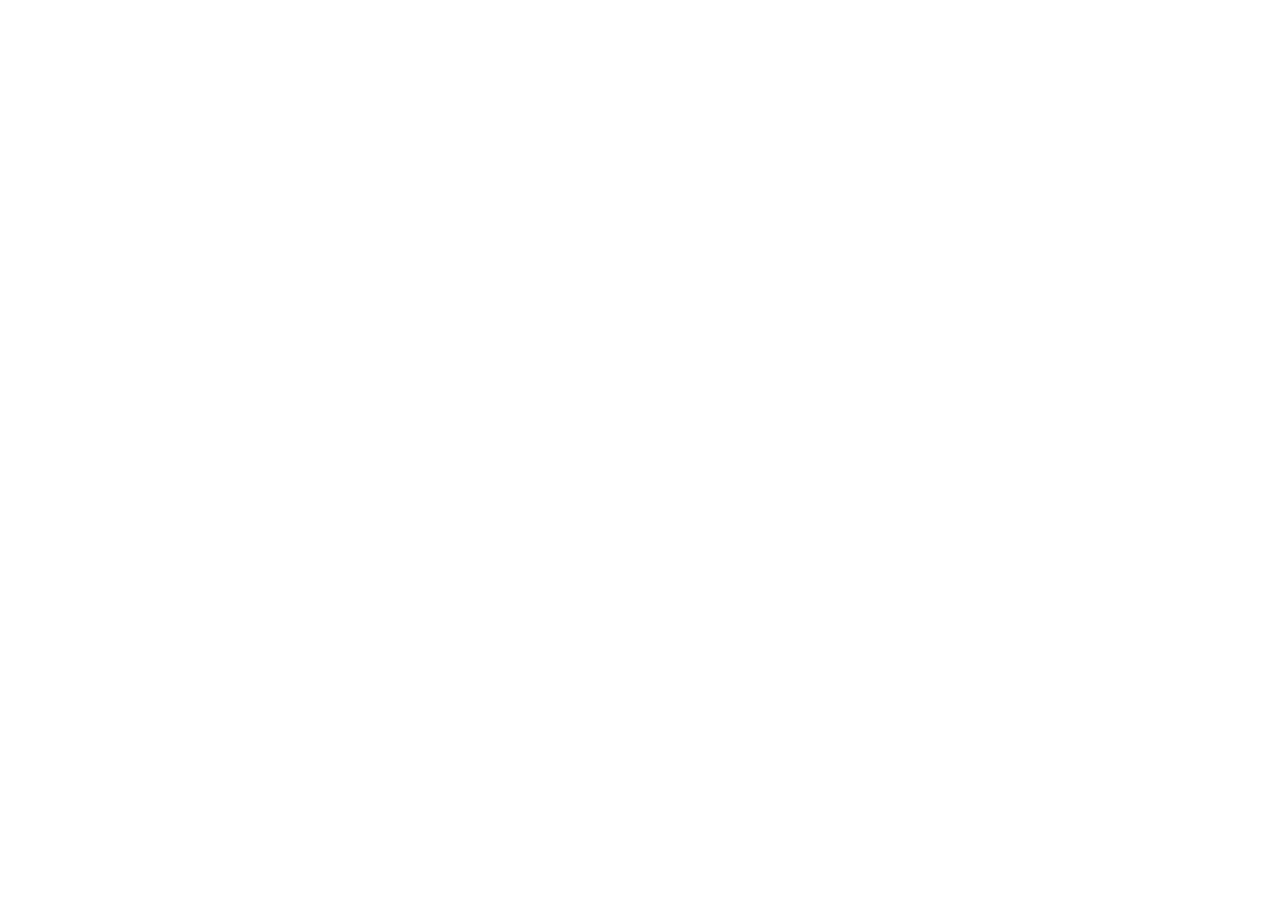
==== index.html @ f36eb84f "Add index.html" ====
<!doctype html>
<html lang="zh-CN">
  <head>
    <meta charset="UTF-8" />
    <meta name="viewport" content="width=device-width, initial-scale=1.0" />
    <meta
      name="description"
      content="Yunxiang Ceng — Architecture, Urban Design, Spatial Visualization and Diagrammatic Research."
    />
    <meta name="theme-color" content="#ffffff" />
    <link rel="preconnect" href="https://wsrv.nl" crossorigin />
    <link rel="preconnect" href="https://yunxiangceng1-boop.github.io" crossorigin />
    <title>Yunxiang Ceng — Architecture Portfolio</title>
    <script>
      const redirectedUrl = sessionStorage.getItem("portfolioRedirect");
      if (redirectedUrl) {
        sessionStorage.removeItem("portfolioRedirect");
        const target = new URL(redirectedUrl);
        history.replaceState(null, "", target.pathname + target.search + target.hash);
      }
    </script>
    <script type="module" crossorigin src="./assets/index-optimized.js"></script>
    <link rel="stylesheet" crossorigin href="./assets/index.css" />
  </head>
  <body>
    <div id="root"></div>
  </body>
</html>
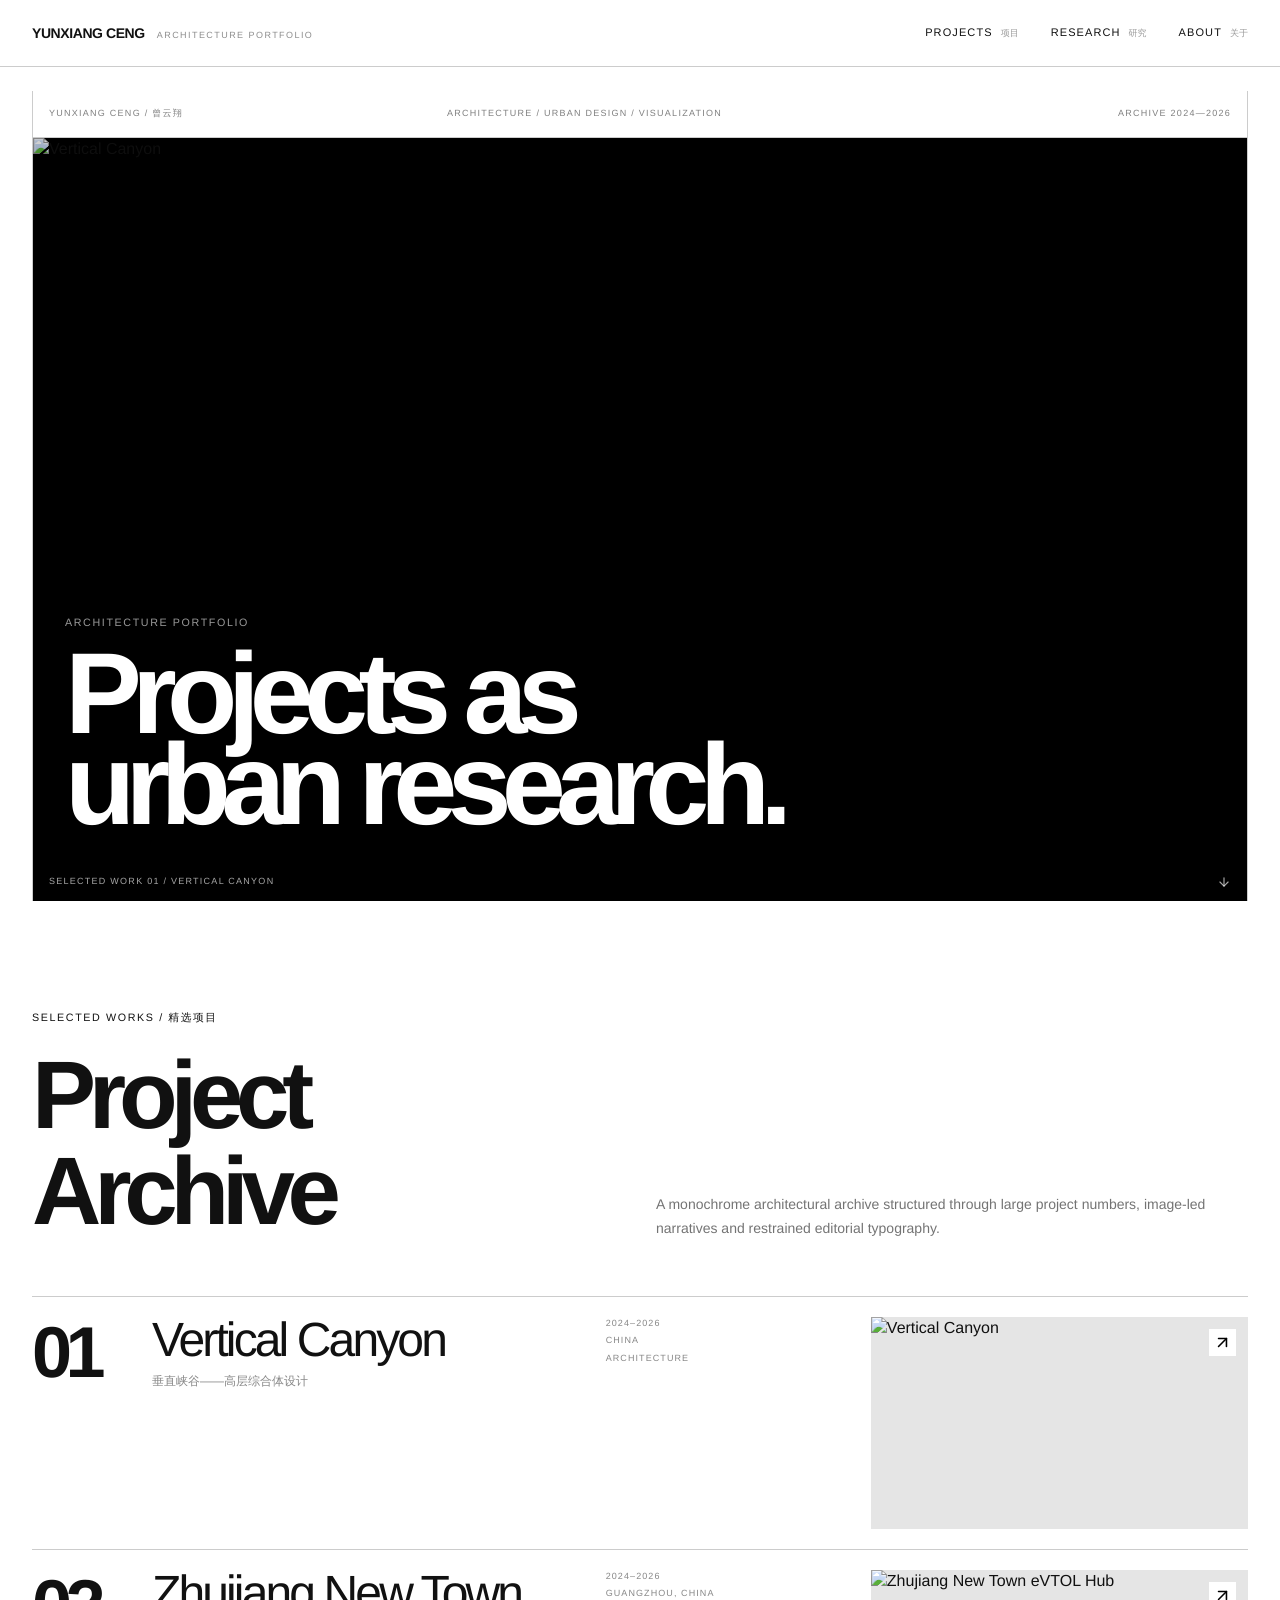
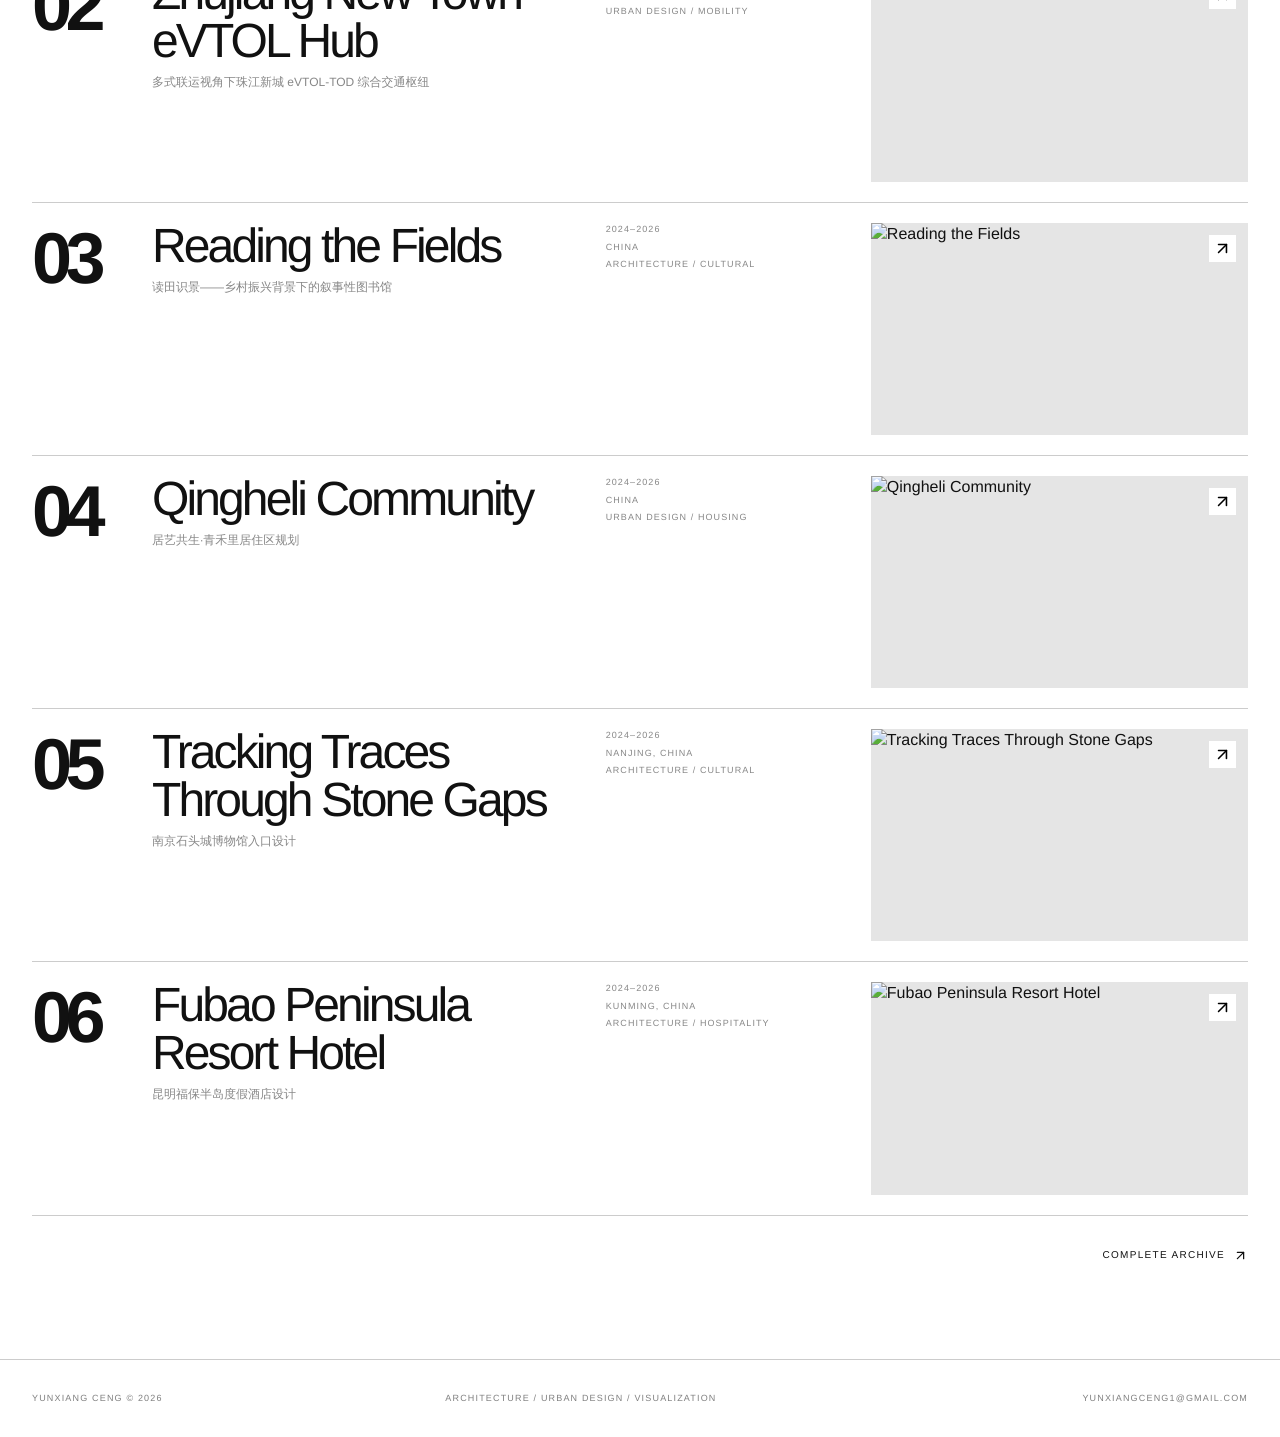
==== commit 265b9e72: "Rename Yunxiang Ceng to Yunxiang" ====
--- a/index.html
+++ b/index.html
@@ -5,12 +5,12 @@
     <meta name="viewport" content="width=device-width, initial-scale=1.0" />
     <meta
       name="description"
-      content="Yunxiang Ceng — Architecture, Urban Design, Spatial Visualization and Diagrammatic Research."
+      content="Yunxiang — Architecture, Urban Design, Spatial Visualization and Diagrammatic Research."
     />
     <meta name="theme-color" content="#ffffff" />
     <link rel="preconnect" href="https://wsrv.nl" crossorigin />
     <link rel="preconnect" href="https://yunxiangceng1-boop.github.io" crossorigin />
-    <title>Yunxiang Ceng — Architecture Portfolio</title>
+    <title>Yunxiang — Architecture Portfolio</title>
     <script>
       const redirectedUrl = sessionStorage.getItem("portfolioRedirect");
       if (redirectedUrl) {
@@ -19,7 +19,7 @@
         history.replaceState(null, "", target.pathname + target.search + target.hash);
       }
     </script>
-    <script type="module" crossorigin src="./assets/index-optimized.js"></script>
+    <script type="module" crossorigin src="./assets/index-optimized.js?v=3"></script>
     <link rel="stylesheet" crossorigin href="./assets/index.css" />
   </head>
   <body>
--- a/assets/index.css
+++ b/assets/index.css
@@ -0,0 +1 @@
+*,:before,:after{--tw-border-spacing-x: 0;--tw-border-spacing-y: 0;--tw-translate-x: 0;--tw-translate-y: 0;--tw-rotate: 0;--tw-skew-x: 0;--tw-skew-y: 0;--tw-scale-x: 1;--tw-scale-y: 1;--tw-pan-x: ;--tw-pan-y: ;--tw-pinch-zoom: ;--tw-scroll-snap-strictness: proximity;--tw-gradient-from-position: ;--tw-gradient-via-position: ;--tw-gradient-to-position: ;--tw-ordinal: ;--tw-slashed-zero: ;--tw-numeric-figure: ;--tw-numeric-spacing: ;--tw-numeric-fraction: ;--tw-ring-inset: ;--tw-ring-offset-width: 0px;--tw-ring-offset-color: #fff;--tw-ring-color: rgb(59 130 246 / .5);--tw-ring-offset-shadow: 0 0 #0000;--tw-ring-shadow: 0 0 #0000;--tw-shadow: 0 0 #0000;--tw-shadow-colored: 0 0 #0000;--tw-blur: ;--tw-brightness: ;--tw-contrast: ;--tw-grayscale: ;--tw-hue-rotate: ;--tw-invert: ;--tw-saturate: ;--tw-sepia: ;--tw-drop-shadow: ;--tw-backdrop-blur: ;--tw-backdrop-brightness: ;--tw-backdrop-contrast: ;--tw-backdrop-grayscale: ;--tw-backdrop-hue-rotate: ;--tw-backdrop-invert: ;--tw-backdrop-opacity: ;--tw-backdrop-saturate: ;--tw-backdrop-sepia: ;--tw-contain-size: ;--tw-contain-layout: ;--tw-contain-paint: ;--tw-contain-style: }::backdrop{--tw-border-spacing-x: 0;--tw-border-spacing-y: 0;--tw-translate-x: 0;--tw-translate-y: 0;--tw-rotate: 0;--tw-skew-x: 0;--tw-skew-y: 0;--tw-scale-x: 1;--tw-scale-y: 1;--tw-pan-x: ;--tw-pan-y: ;--tw-pinch-zoom: ;--tw-scroll-snap-strictness: proximity;--tw-gradient-from-position: ;--tw-gradient-via-position: ;--tw-gradient-to-position: ;--tw-ordinal: ;--tw-slashed-zero: ;--tw-numeric-figure: ;--tw-numeric-spacing: ;--tw-numeric-fraction: ;--tw-ring-inset: ;--tw-ring-offset-width: 0px;--tw-ring-offset-color: #fff;--tw-ring-color: rgb(59 130 246 / .5);--tw-ring-offset-shadow: 0 0 #0000;--tw-ring-shadow: 0 0 #0000;--tw-shadow: 0 0 #0000;--tw-shadow-colored: 0 0 #0000;--tw-blur: ;--tw-brightness: ;--tw-contrast: ;--tw-grayscale: ;--tw-hue-rotate: ;--tw-invert: ;--tw-saturate: ;--tw-sepia: ;--tw-drop-shadow: ;--tw-backdrop-blur: ;--tw-backdrop-brightness: ;--tw-backdrop-contrast: ;--tw-backdrop-grayscale: ;--tw-backdrop-hue-rotate: ;--tw-backdrop-invert: ;--tw-backdrop-opacity: ;--tw-backdrop-saturate: ;--tw-backdrop-sepia: ;--tw-contain-size: ;--tw-contain-layout: ;--tw-contain-paint: ;--tw-contain-style: }*,:before,:after{box-sizing:border-box;border-width:0;border-style:solid;border-color:#e5e7eb}:before,:after{--tw-content: ""}html,:host{line-height:1.5;-webkit-text-size-adjust:100%;-moz-tab-size:4;-o-tab-size:4;tab-size:4;font-family:Arial,PingFang SC,Microsoft YaHei,sans-serif;font-feature-settings:normal;font-variation-settings:normal;-webkit-tap-highlight-color:transparent}body{margin:0;line-height:inherit}hr{height:0;color:inherit;border-top-width:1px}abbr:where([title]){-webkit-text-decoration:underline dotted;text-decoration:underline dotted}h1,h2,h3,h4,h5,h6{font-size:inherit;font-weight:inherit}a{color:inherit;text-decoration:inherit}b,strong{font-weight:bolder}code,kbd,samp,pre{font-family:ui-monospace,SFMono-Regular,Menlo,Monaco,Consolas,Liberation Mono,Courier New,monospace;font-feature-settings:normal;font-variation-settings:normal;font-size:1em}small{font-size:80%}sub,sup{font-size:75%;line-height:0;position:relative;vertical-align:baseline}sub{bottom:-.25em}sup{top:-.5em}table{text-indent:0;border-color:inherit;border-collapse:collapse}button,input,optgroup,select,textarea{font-family:inherit;font-feature-settings:inherit;font-variation-settings:inherit;font-size:100%;font-weight:inherit;line-height:inherit;letter-spacing:inherit;color:inherit;margin:0;padding:0}button,select{text-transform:none}button,input:where([type=button]),input:where([type=reset]),input:where([type=submit]){-webkit-appearance:button;background-color:transparent;background-image:none}:-moz-focusring{outline:auto}:-moz-ui-invalid{box-shadow:none}progress{vertical-align:baseline}::-webkit-inner-spin-button,::-webkit-outer-spin-button{height:auto}[type=search]{-webkit-appearance:textfield;outline-offset:-2px}::-webkit-search-decoration{-webkit-appearance:none}::-webkit-file-upload-button{-webkit-appearance:button;font:inherit}summary{display:list-item}blockquote,dl,dd,h1,h2,h3,h4,h5,h6,hr,figure,p,pre{margin:0}fieldset{margin:0;padding:0}legend{padding:0}ol,ul,menu{list-style:none;margin:0;padding:0}dialog{padding:0}textarea{resize:vertical}input::-moz-placeholder,textarea::-moz-placeholder{opacity:1;color:#9ca3af}input::placeholder,textarea::placeholder{opacity:1;color:#9ca3af}button,[role=button]{cursor:pointer}:disabled{cursor:default}img,svg,video,canvas,audio,iframe,embed,object{display:block;vertical-align:middle}img,video{max-width:100%;height:auto}[hidden]:where(:not([hidden=until-found])){display:none}.fixed{position:fixed}.absolute{position:absolute}.relative{position:relative}.sticky{position:sticky}.inset-0{top:0;right:0;bottom:0;left:0}.inset-x-0{left:0;right:0}.bottom-0{bottom:0}.left-3{left:.75rem}.left-4{left:1rem}.right-3{right:.75rem}.top-0{top:0}.top-1\/2{top:50%}.top-3{top:.75rem}.top-\[66px\]{top:66px}.top-\[98px\]{top:98px}.z-20{z-index:20}.z-40{z-index:40}.z-50{z-index:50}.mb-14{margin-bottom:3.5rem}.mb-5{margin-bottom:1.25rem}.mb-8{margin-bottom:2rem}.mt-1{margin-top:.25rem}.mt-10{margin-top:2.5rem}.mt-12{margin-top:3rem}.mt-16{margin-top:4rem}.mt-2{margin-top:.5rem}.mt-24{margin-top:6rem}.mt-3{margin-top:.75rem}.mt-5{margin-top:1.25rem}.mt-6{margin-top:1.5rem}.mt-7{margin-top:1.75rem}.mt-8{margin-top:2rem}.flex{display:flex}.inline-flex{display:inline-flex}.grid{display:grid}.hidden{display:none}.aspect-\[16\/10\]{aspect-ratio:16/10}.aspect-\[16\/9\]{aspect-ratio:16/9}.h-16{height:4rem}.h-\[66px\]{height:66px}.h-auto{height:auto}.h-full{height:100%}.max-h-\[780px\]{max-height:780px}.max-h-\[82vh\]{max-height:82vh}.max-h-full{max-height:100%}.min-h-0{min-height:0px}.min-h-\[150px\]{min-height:150px}.min-h-\[50vh\]{min-height:50vh}.min-h-\[65vh\]{min-height:65vh}.min-h-\[calc\(100vh-90px\)\]{min-height:calc(100vh - 90px)}.min-h-screen{min-height:100vh}.w-full{width:100%}.max-w-3xl{max-width:48rem}.max-w-4xl{max-width:56rem}.max-w-6xl{max-width:72rem}.max-w-full{max-width:100%}.max-w-xl{max-width:36rem}.flex-1{flex:1 1 0%}.-translate-y-1\/2{--tw-translate-y: -50%;transform:translate(var(--tw-translate-x),var(--tw-translate-y)) rotate(var(--tw-rotate)) skew(var(--tw-skew-x)) skewY(var(--tw-skew-y)) scaleX(var(--tw-scale-x)) scaleY(var(--tw-scale-y))}.grid-cols-\[42px_1fr\]{grid-template-columns:42px 1fr}.grid-cols-\[82px_1fr\]{grid-template-columns:82px 1fr}.grid-cols-\[90px_1fr\]{grid-template-columns:90px 1fr}.grid-rows-\[auto_1fr\]{grid-template-rows:auto 1fr}.grid-rows-\[auto_1fr_auto\]{grid-template-rows:auto 1fr auto}.flex-col{flex-direction:column}.flex-wrap{flex-wrap:wrap}.content-start{align-content:flex-start}.items-start{align-items:flex-start}.items-end{align-items:flex-end}.items-center{align-items:center}.items-baseline{align-items:baseline}.justify-end{justify-content:flex-end}.justify-center{justify-content:center}.justify-between{justify-content:space-between}.gap-10{gap:2.5rem}.gap-2{gap:.5rem}.gap-3{gap:.75rem}.gap-4{gap:1rem}.gap-5{gap:1.25rem}.gap-6{gap:1.5rem}.gap-8{gap:2rem}.gap-x-3{-moz-column-gap:.75rem;column-gap:.75rem}.gap-y-0{row-gap:0px}.space-y-5>:not([hidden])~:not([hidden]){--tw-space-y-reverse: 0;margin-top:calc(1.25rem * calc(1 - var(--tw-space-y-reverse)));margin-bottom:calc(1.25rem * var(--tw-space-y-reverse))}.self-end{align-self:flex-end}.overflow-hidden{overflow:hidden}.overflow-x-auto{overflow-x:auto}.whitespace-nowrap{white-space:nowrap}.border{border-width:1px}.border-x{border-left-width:1px;border-right-width:1px}.border-y{border-top-width:1px;border-bottom-width:1px}.border-b{border-bottom-width:1px}.border-t{border-top-width:1px}.border-black{--tw-border-opacity: 1;border-color:rgb(0 0 0 / var(--tw-border-opacity, 1))}.border-black\/20{border-color:#0003}.border-black\/25{border-color:#00000040}.border-white\/15{border-color:#ffffff26}.bg-\[\#111\]{--tw-bg-opacity: 1;background-color:rgb(17 17 17 / var(--tw-bg-opacity, 1))}.bg-black{--tw-bg-opacity: 1;background-color:rgb(0 0 0 / var(--tw-bg-opacity, 1))}.bg-black\/30{background-color:#0000004d}.bg-neutral-100{--tw-bg-opacity: 1;background-color:rgb(245 245 245 / var(--tw-bg-opacity, 1))}.bg-neutral-200{--tw-bg-opacity: 1;background-color:rgb(229 229 229 / var(--tw-bg-opacity, 1))}.bg-white{--tw-bg-opacity: 1;background-color:rgb(255 255 255 / var(--tw-bg-opacity, 1))}.bg-white\/95{background-color:#fffffff2}.bg-gradient-to-t{background-image:linear-gradient(to top,var(--tw-gradient-stops))}.from-black\/75{--tw-gradient-from: rgb(0 0 0 / .75) var(--tw-gradient-from-position);--tw-gradient-to: rgb(0 0 0 / 0) var(--tw-gradient-to-position);--tw-gradient-stops: var(--tw-gradient-from), var(--tw-gradient-to)}.via-transparent{--tw-gradient-to: rgb(0 0 0 / 0) var(--tw-gradient-to-position);--tw-gradient-stops: var(--tw-gradient-from), transparent var(--tw-gradient-via-position), var(--tw-gradient-to)}.to-black\/10{--tw-gradient-to: rgb(0 0 0 / .1) var(--tw-gradient-to-position)}.object-contain{-o-object-fit:contain;object-fit:contain}.object-cover{-o-object-fit:cover;object-fit:cover}.object-top{-o-object-position:top;object-position:top}.p-1{padding:.25rem}.p-2{padding:.5rem}.p-4{padding:1rem}.p-5{padding:1.25rem}.px-3{padding-left:.75rem;padding-right:.75rem}.px-4{padding-left:1rem;padding-right:1rem}.py-10{padding-top:2.5rem;padding-bottom:2.5rem}.py-12{padding-top:3rem;padding-bottom:3rem}.py-2{padding-top:.5rem;padding-bottom:.5rem}.py-24{padding-top:6rem;padding-bottom:6rem}.py-3{padding-top:.75rem;padding-bottom:.75rem}.py-4{padding-top:1rem;padding-bottom:1rem}.py-5{padding-top:1.25rem;padding-bottom:1.25rem}.py-6{padding-top:1.5rem;padding-bottom:1.5rem}.py-8{padding-top:2rem;padding-bottom:2rem}.pb-12{padding-bottom:3rem}.pb-14{padding-bottom:3.5rem}.pb-4{padding-bottom:1rem}.pt-16{padding-top:4rem}.pt-28{padding-top:7rem}.pt-6{padding-top:1.5rem}.pt-8{padding-top:2rem}.text-2xl{font-size:1.5rem;line-height:2rem}.text-3xl{font-size:1.875rem;line-height:2.25rem}.text-4xl{font-size:2.25rem;line-height:2.5rem}.text-5xl{font-size:3rem;line-height:1}.text-6xl{font-size:3.75rem;line-height:1}.text-7xl{font-size:4.5rem;line-height:1}.text-8xl{font-size:6rem;line-height:1}.text-\[10px\]{font-size:10px}.text-\[11px\]{font-size:11px}.text-\[28vw\]{font-size:28vw}.text-\[9px\]{font-size:9px}.text-\[clamp\(3\.5rem\,9vw\,9\.5rem\)\]{font-size:clamp(3.5rem,9vw,9.5rem)}.text-sm{font-size:.875rem;line-height:1.25rem}.text-xl{font-size:1.25rem;line-height:1.75rem}.text-xs{font-size:.75rem;line-height:1rem}.font-bold{font-weight:700}.font-semibold{font-weight:600}.uppercase{text-transform:uppercase}.normal-case{text-transform:none}.leading-6{line-height:1.5rem}.leading-7{line-height:1.75rem}.leading-\[\.79\]{line-height:.79}.leading-\[\.87\]{line-height:.87}.leading-\[\.92\]{line-height:.92}.leading-\[\.94\]{line-height:.94}.leading-\[\.9\]{line-height:.9}.leading-\[1\.04\]{line-height:1.04}.leading-none{line-height:1}.tracking-\[-\.03em\]{letter-spacing:-.03em}.tracking-\[-\.04em\]{letter-spacing:-.04em}.tracking-\[-\.055em\]{letter-spacing:-.055em}.tracking-\[-\.05em\]{letter-spacing:-.05em}.tracking-\[-\.065em\]{letter-spacing:-.065em}.tracking-\[-\.06em\]{letter-spacing:-.06em}.tracking-\[-\.075em\]{letter-spacing:-.075em}.tracking-\[-\.085em\]{letter-spacing:-.085em}.tracking-\[-\.09em\]{letter-spacing:-.09em}.tracking-\[-\.1em\]{letter-spacing:-.1em}.tracking-\[-0\.04em\]{letter-spacing:-.04em}.tracking-\[-0\.1em\]{letter-spacing:-.1em}.tracking-\[\.11em\]{letter-spacing:.11em}.tracking-\[\.12em\]{letter-spacing:.12em}.tracking-\[\.13em\]{letter-spacing:.13em}.tracking-\[\.14em\]{letter-spacing:.14em}.tracking-\[\.16em\]{letter-spacing:.16em}.tracking-\[\.1em\]{letter-spacing:.1em}.tracking-\[0\.12em\]{letter-spacing:.12em}.tracking-\[0\.13em\]{letter-spacing:.13em}.tracking-normal{letter-spacing:0em}.text-black{--tw-text-opacity: 1;color:rgb(0 0 0 / var(--tw-text-opacity, 1))}.text-black\/40{color:#0006}.text-black\/45{color:#00000073}.text-black\/50{color:#00000080}.text-black\/55{color:#0000008c}.text-black\/60{color:#0009}.text-ink{--tw-text-opacity: 1;color:rgb(17 17 17 / var(--tw-text-opacity, 1))}.text-neutral-700{--tw-text-opacity: 1;color:rgb(64 64 64 / var(--tw-text-opacity, 1))}.text-signal{--tw-text-opacity: 1;color:rgb(255 90 31 / var(--tw-text-opacity, 1))}.text-white{--tw-text-opacity: 1;color:rgb(255 255 255 / var(--tw-text-opacity, 1))}.text-white\/45{color:#ffffff73}.text-white\/60{color:#fff9}.text-white\/65{color:#ffffffa6}.opacity-50{opacity:.5}.opacity-90{opacity:.9}.grayscale{--tw-grayscale: grayscale(100%);filter:var(--tw-blur) var(--tw-brightness) var(--tw-contrast) var(--tw-grayscale) var(--tw-hue-rotate) var(--tw-invert) var(--tw-saturate) var(--tw-sepia) var(--tw-drop-shadow)}.filter{filter:var(--tw-blur) var(--tw-brightness) var(--tw-contrast) var(--tw-grayscale) var(--tw-hue-rotate) var(--tw-invert) var(--tw-saturate) var(--tw-sepia) var(--tw-drop-shadow)}.backdrop-blur{--tw-backdrop-blur: blur(8px);-webkit-backdrop-filter:var(--tw-backdrop-blur) var(--tw-backdrop-brightness) var(--tw-backdrop-contrast) var(--tw-backdrop-grayscale) var(--tw-backdrop-hue-rotate) var(--tw-backdrop-invert) var(--tw-backdrop-opacity) var(--tw-backdrop-saturate) var(--tw-backdrop-sepia);backdrop-filter:var(--tw-backdrop-blur) var(--tw-backdrop-brightness) var(--tw-backdrop-contrast) var(--tw-backdrop-grayscale) var(--tw-backdrop-hue-rotate) var(--tw-backdrop-invert) var(--tw-backdrop-opacity) var(--tw-backdrop-saturate) var(--tw-backdrop-sepia)}.transition{transition-property:color,background-color,border-color,text-decoration-color,fill,stroke,opacity,box-shadow,transform,filter,backdrop-filter;transition-timing-function:cubic-bezier(.4,0,.2,1);transition-duration:.15s}.duration-700{transition-duration:.7s}.duration-\[1200ms\]{transition-duration:1.2s}:root{font-family:Arial,PingFang SC,Microsoft YaHei,sans-serif;color:#111;background:#fff;font-synthesis:none;text-rendering:geometricPrecision}*{box-sizing:border-box}html{scroll-behavior:smooth}body{margin:0;min-width:320px;background:#fff}button,a{-webkit-tap-highlight-color:transparent}::-moz-selection{color:#fff;background:#111}::selection{color:#fff;background:#111}.page-shell{width:min(100%,1680px);margin:0 auto;padding-inline:clamp(1rem,2.5vw,2.75rem)}.eyebrow{font-size:.67rem;line-height:1;letter-spacing:.15em;text-transform:uppercase}.display-title{font-size:clamp(4rem,11vw,11rem);font-weight:600;line-height:.78;letter-spacing:-.085em}.image-surface img{display:block;width:100%;height:100%}.project-image{cursor:zoom-in}.project-image img{transition:transform .6s cubic-bezier(.2,.7,.2,1)}.project-image:hover img{transform:scale(1.008)}.first\:border-t-0:first-child{border-top-width:0px}.hover\:border-black:hover{--tw-border-opacity: 1;border-color:rgb(0 0 0 / var(--tw-border-opacity, 1))}.hover\:bg-black:hover{--tw-bg-opacity: 1;background-color:rgb(0 0 0 / var(--tw-bg-opacity, 1))}.hover\:text-black:hover{--tw-text-opacity: 1;color:rgb(0 0 0 / var(--tw-text-opacity, 1))}.hover\:text-signal:hover{--tw-text-opacity: 1;color:rgb(255 90 31 / var(--tw-text-opacity, 1))}.hover\:text-white:hover{--tw-text-opacity: 1;color:rgb(255 255 255 / var(--tw-text-opacity, 1))}.hover\:opacity-45:hover{opacity:.45}.group:hover .group-hover\:scale-\[1\.012\]{--tw-scale-x: 1.012;--tw-scale-y: 1.012;transform:translate(var(--tw-translate-x),var(--tw-translate-y)) rotate(var(--tw-rotate)) skew(var(--tw-skew-x)) skewY(var(--tw-skew-y)) scaleX(var(--tw-scale-x)) scaleY(var(--tw-scale-y))}.group:hover .group-hover\:scale-\[1\.018\]{--tw-scale-x: 1.018;--tw-scale-y: 1.018;transform:translate(var(--tw-translate-x),var(--tw-translate-y)) rotate(var(--tw-rotate)) skew(var(--tw-skew-x)) skewY(var(--tw-skew-y)) scaleX(var(--tw-scale-x)) scaleY(var(--tw-scale-y))}.group:hover .group-hover\:scale-\[1\.02\]{--tw-scale-x: 1.02;--tw-scale-y: 1.02;transform:translate(var(--tw-translate-x),var(--tw-translate-y)) rotate(var(--tw-rotate)) skew(var(--tw-skew-x)) skewY(var(--tw-skew-y)) scaleX(var(--tw-scale-x)) scaleY(var(--tw-scale-y))}.group:hover .group-hover\:opacity-45{opacity:.45}@media(min-width:640px){.sm\:inline{display:inline}.sm\:grid-cols-2{grid-template-columns:repeat(2,minmax(0,1fr))}.sm\:grid-cols-3{grid-template-columns:repeat(3,minmax(0,1fr))}.sm\:text-right{text-align:right}}@media(min-width:768px){.md\:left-7{left:1.75rem}.md\:right-7{right:1.75rem}.md\:flex{display:flex}.md\:hidden{display:none}.md\:grid-cols-2{grid-template-columns:repeat(2,minmax(0,1fr))}.md\:grid-cols-3{grid-template-columns:repeat(3,minmax(0,1fr))}.md\:grid-cols-\[1\.25fr_\.75fr\]{grid-template-columns:1.25fr .75fr}.md\:grid-cols-\[1\.2fr_\.8fr\]{grid-template-columns:1.2fr .8fr}.md\:grid-cols-\[100px_\.9fr_1\.1fr\]{grid-template-columns:100px .9fr 1.1fr}.md\:grid-cols-\[100px_1\.15fr_\.65fr_1fr\]{grid-template-columns:100px 1.15fr .65fr 1fr}.md\:grid-cols-\[76px_1\.25fr_\.65fr_1fr\]{grid-template-columns:76px 1.25fr .65fr 1fr}.md\:border-b-0{border-bottom-width:0px}.md\:border-r{border-right-width:1px}.md\:p-10{padding:2.5rem}.md\:p-8{padding:2rem}.md\:px-8{padding-left:2rem;padding-right:2rem}.md\:pl-8{padding-left:2rem}.md\:pr-8{padding-right:2rem}.md\:text-right{text-align:right}.md\:text-5xl{font-size:3rem;line-height:1}.md\:text-6xl{font-size:3.75rem;line-height:1}.md\:text-8xl{font-size:6rem;line-height:1}}@media(min-width:1024px){.lg\:sticky{position:sticky}.lg\:grid-cols-\[0\.72fr_1\.28fr\]{grid-template-columns:.72fr 1.28fr}.lg\:grid-cols-\[1fr_150px\]{grid-template-columns:1fr 150px}.lg\:grid-cols-\[1fr_1fr\]{grid-template-columns:1fr 1fr}.lg\:grid-cols-\[320px_1fr\]{grid-template-columns:320px 1fr}.lg\:gap-16{gap:4rem}.lg\:text-right{text-align:right}.lg\:text-4xl{font-size:2.25rem;line-height:2.5rem}}@media(min-width:1280px){.xl\:grid-cols-\[390px_1fr\]{grid-template-columns:390px 1fr}}
